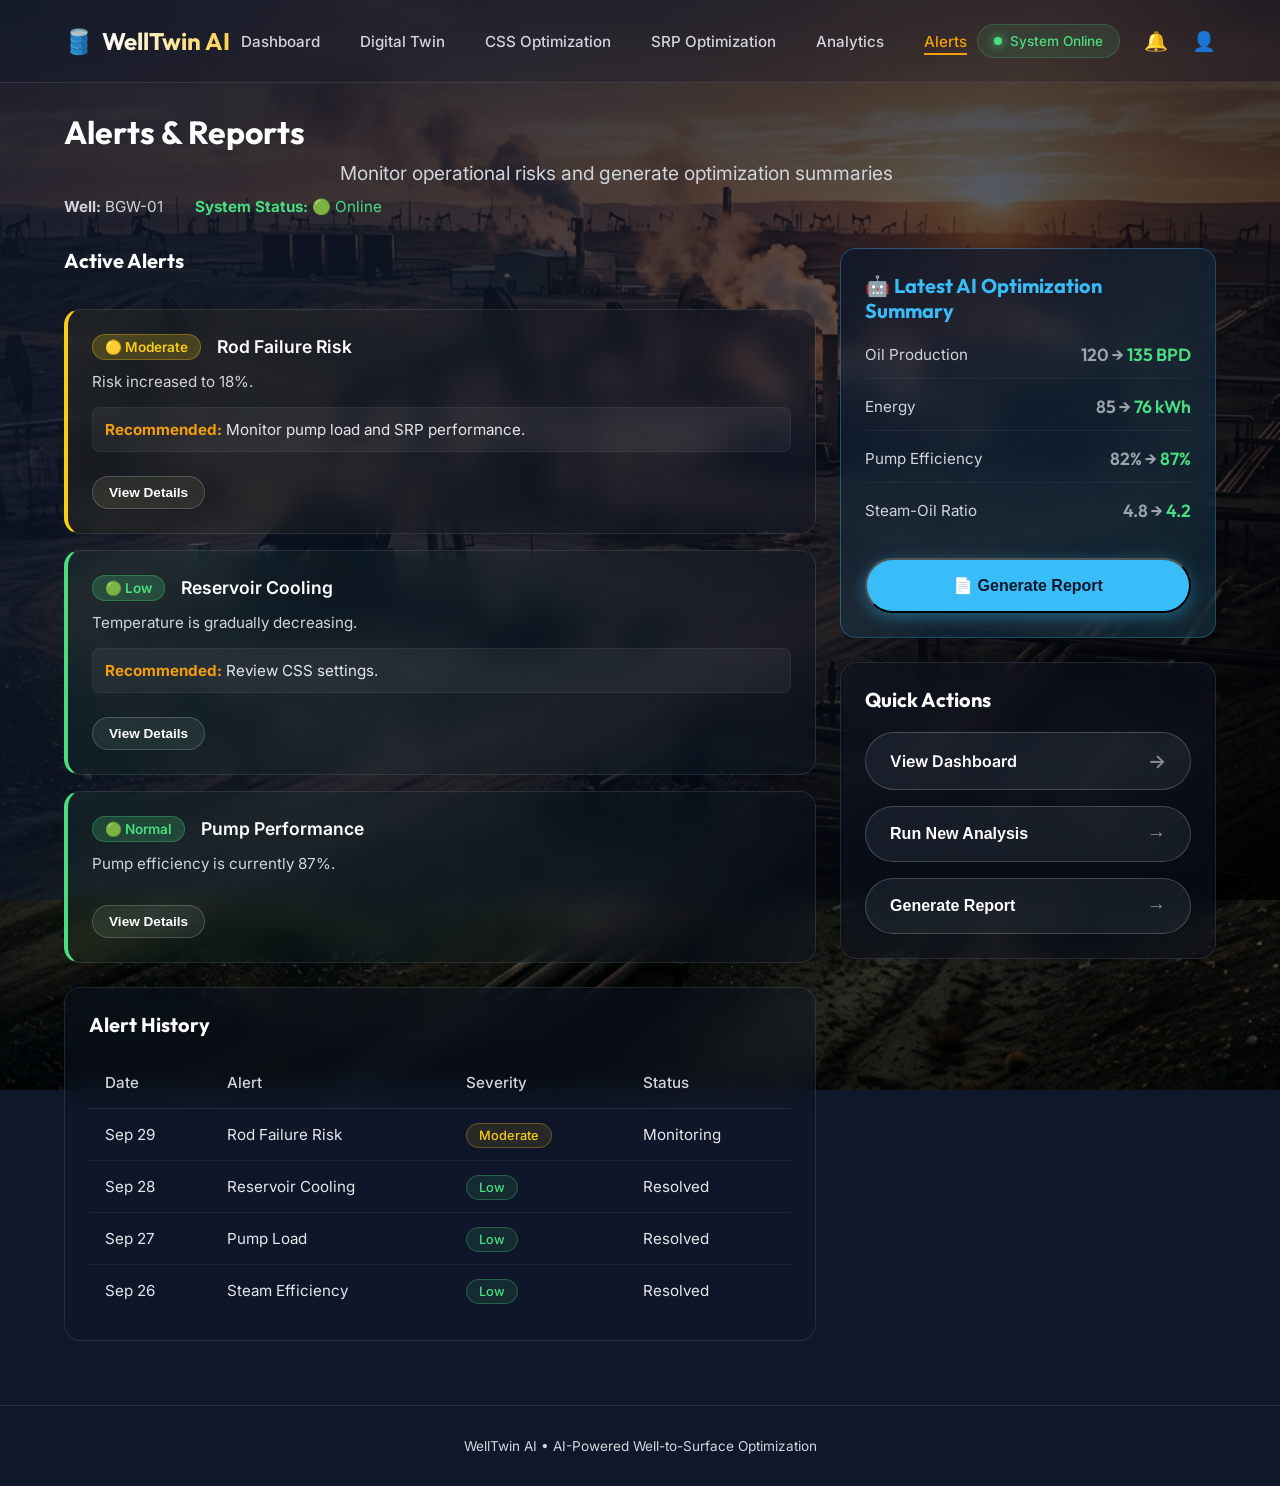
==== frontend/alerts.html @ d77cd766 "Add Alerts & Reports page" ====
<!DOCTYPE html>
<html lang="en">
<head>
    <meta charset="UTF-8">
    <meta name="viewport" content="width=device-width, initial-scale=1.0">
    <meta name="description" content="WellTwin AI - Alerts & Reports">
    <title>WellTwin AI - Alerts</title>
    <link rel="stylesheet" href="style.css">
    <link rel="stylesheet" href="dashboard.css">
    <link rel="stylesheet" href="alerts.css">
    <!-- Google Fonts -->
    <link href="https://fonts.googleapis.com/css2?family=Outfit:wght@300;400;500;600;700&family=Inter:wght@400;500;600&display=swap" rel="stylesheet">
</head>
<body class="dashboard-body">
    <div class="overlay"></div>
    
    <!-- Top Navigation -->
    <nav class="navbar dashboard-nav">
        <div class="logo">🛢️ <span>WellTwin AI</span></div>
        <ul class="nav-links">
            <li><a href="dashboard.html">Dashboard</a></li>
            <li><a href="digital-twin.html">Digital Twin</a></li>
            <li><a href="css-opt.html">CSS Optimization</a></li>
            <li><a href="srp-opt.html">SRP Optimization</a></li>
            <li><a href="analytics.html">Analytics</a></li>
            <li><a href="alerts.html" class="active">Alerts</a></li>
        </ul>
        <div class="nav-right">
            <div class="system-status">
                <span class="status-dot"></span>
                System Online
            </div>
            <div class="icon-btn">🔔</div>
            <div class="icon-btn">👤</div>
        </div>
    </nav>

    <main class="alerts-container">
        <!-- Header -->
        <header class="dash-header alerts-header">
            <div>
                <h1>Alerts & Reports</h1>
                <p class="subtitle" style="margin-bottom: 0.5rem;">Monitor operational risks and generate optimization summaries</p>
                <div class="well-info">
                    <span class="info-item"><strong>Well:</strong> BGW-01</span>
                    <span class="info-item status-normal"><strong>System Status:</strong> 🟢 Online</span>
                </div>
            </div>
        </header>

        <div class="alerts-grid">
            <!-- Left Column -->
            <div class="left-col">
                <!-- Section 1: Active Alerts -->
                <section class="active-alerts-section">
                    <h2 class="section-title">Active Alerts</h2>
                    
                    <div class="alert-card yellow-alert dash-card">
                        <div class="alert-top">
                            <div class="alert-badge yellow-badge">🟡 Moderate</div>
                            <h3 class="alert-title">Rod Failure Risk</h3>
                        </div>
                        <p class="alert-desc">Risk increased to 18%.</p>
                        <p class="alert-rec"><strong>Recommended:</strong> Monitor pump load and SRP performance.</p>
                        <button class="btn btn-secondary alert-btn">View Details</button>
                    </div>

                    <div class="alert-card green-alert dash-card">
                        <div class="alert-top">
                            <div class="alert-badge green-badge">🟢 Low</div>
                            <h3 class="alert-title">Reservoir Cooling</h3>
                        </div>
                        <p class="alert-desc">Temperature is gradually decreasing.</p>
                        <p class="alert-rec"><strong>Recommended:</strong> Review CSS settings.</p>
                        <button class="btn btn-secondary alert-btn">View Details</button>
                    </div>

                    <div class="alert-card green-alert dash-card">
                        <div class="alert-top">
                            <div class="alert-badge green-badge">🟢 Normal</div>
                            <h3 class="alert-title">Pump Performance</h3>
                        </div>
                        <p class="alert-desc">Pump efficiency is currently 87%.</p>
                        <button class="btn btn-secondary alert-btn" style="margin-top: 1.5rem;">View Details</button>
                    </div>
                </section>

                <!-- Section 2: Alert History -->
                <section class="alert-history-section dash-card">
                    <h2 class="section-title">Alert History</h2>
                    <div class="table-responsive">
                        <table class="history-table">
                            <thead>
                                <tr>
                                    <th>Date</th>
                                    <th>Alert</th>
                                    <th>Severity</th>
                                    <th>Status</th>
                                </tr>
                            </thead>
                            <tbody>
                                <tr>
                                    <td>Sep 29</td>
                                    <td>Rod Failure Risk</td>
                                    <td><span class="badge badge-yellow">Moderate</span></td>
                                    <td>Monitoring</td>
                                </tr>
                                <tr>
                                    <td>Sep 28</td>
                                    <td>Reservoir Cooling</td>
                                    <td><span class="badge badge-green">Low</span></td>
                                    <td>Resolved</td>
                                </tr>
                                <tr>
                                    <td>Sep 27</td>
                                    <td>Pump Load</td>
                                    <td><span class="badge badge-green">Low</span></td>
                                    <td>Resolved</td>
                                </tr>
                                <tr>
                                    <td>Sep 26</td>
                                    <td>Steam Efficiency</td>
                                    <td><span class="badge badge-green">Low</span></td>
                                    <td>Resolved</td>
                                </tr>
                            </tbody>
                        </table>
                    </div>
                </section>
            </div>

            <!-- Right Column -->
            <div class="right-col">
                <!-- Section 3: Optimization Summary -->
                <section class="opt-summary-card dash-card">
                    <h2 class="section-title ai-summary-title">🤖 Latest AI Optimization Summary</h2>
                    
                    <div class="summary-metrics">
                        <div class="sum-item">
                            <span class="sum-label">Oil Production</span>
                            <span class="sum-val">120 &rarr; <span class="green-text">135 BPD</span></span>
                        </div>
                        <div class="sum-item">
                            <span class="sum-label">Energy</span>
                            <span class="sum-val">85 &rarr; <span class="green-text">76 kWh</span></span>
                        </div>
                        <div class="sum-item">
                            <span class="sum-label">Pump Efficiency</span>
                            <span class="sum-val">82% &rarr; <span class="green-text">87%</span></span>
                        </div>
                        <div class="sum-item">
                            <span class="sum-label">Steam-Oil Ratio</span>
                            <span class="sum-val">4.8 &rarr; <span class="green-text">4.2</span></span>
                        </div>
                    </div>
                    
                    <button id="generateBtn" class="btn btn-primary gen-report-btn">📄 Generate Report</button>
                    
                    <div id="reportToast" class="toast hidden">
                        ✅ Optimization report generated successfully.
                    </div>
                </section>

                <!-- Section 4: Quick Actions -->
                <section class="quick-actions-section dash-card">
                    <h2 class="section-title">Quick Actions</h2>
                    <div class="action-buttons">
                        <a href="dashboard.html" class="btn btn-secondary action-btn">View Dashboard</a>
                        <button class="btn btn-secondary action-btn">Run New Analysis</button>
                        <button class="btn btn-secondary action-btn" onclick="document.getElementById('generateBtn').click()">Generate Report</button>
                    </div>
                </section>
            </div>
        </div>

    </main>

    <footer class="dash-footer">
        <p>WellTwin AI &bull; AI-Powered Well-to-Surface Optimization</p>
    </footer>

    <script>
        // Generate Report Notification Logic
        const generateBtn = document.getElementById('generateBtn');
        const reportToast = document.getElementById('reportToast');

        generateBtn.addEventListener('click', () => {
            generateBtn.disabled = true;
            generateBtn.innerText = "Generating...";
            
            setTimeout(() => {
                generateBtn.innerText = "📄 Generate Report";
                generateBtn.disabled = false;
                
                reportToast.classList.remove('hidden');
                reportToast.classList.add('show');
                
                setTimeout(() => {
                    reportToast.classList.remove('show');
                    setTimeout(() => reportToast.classList.add('hidden'), 300);
                }, 3000);
            }, 1000);
        });
    </script>
</body>
</html>
---- frontend/style.css ----
/* CSS Reset & Variables */
:root {
    --primary: #f59e0b; /* Warm sunset accent */
    --primary-hover: #d97706;
    --text-main: #ffffff;
    --text-muted: #d1d5db;
    --bg-dark: #0f172a;
    --card-bg: rgba(15, 23, 42, 0.4);
    --card-border: rgba(255, 255, 255, 0.1);
    --glass-blur: 12px;
}

* {
    margin: 0;
    padding: 0;
    box-sizing: border-box;
}

body {
    font-family: 'Inter', sans-serif;
    color: var(--text-main);
    background: url('bg.jpg') center/cover no-repeat fixed;
    min-height: 100vh;
    display: flex;
    flex-direction: column;
    overflow-x: hidden;
}

/* Dark transparent gradient overlay */
.overlay {
    position: fixed;
    top: 0;
    left: 0;
    width: 100%;
    height: 100%;
    background: linear-gradient(
        135deg, 
        rgba(15, 23, 42, 0.85) 0%, 
        rgba(15, 23, 42, 0.6) 50%, 
        rgba(0, 0, 0, 0.8) 100%
    );
    z-index: -1;
}

/* Navbar */
.navbar {
    display: flex;
    justify-content: space-between;
    align-items: center;
    padding: 1.5rem 5%;
    background: rgba(15, 23, 42, 0.2);
    backdrop-filter: blur(var(--glass-blur));
    -webkit-backdrop-filter: blur(var(--glass-blur));
    border-bottom: 1px solid var(--card-border);
    position: sticky;
    top: 0;
    z-index: 100;
}

.logo {
    font-family: 'Outfit', sans-serif;
    font-size: 1.5rem;
    font-weight: 700;
    display: flex;
    align-items: center;
    gap: 0.5rem;
    cursor: pointer;
}

.logo span {
    background: linear-gradient(90deg, #fff, #fcd34d);
    -webkit-background-clip: text;
    -webkit-text-fill-color: transparent;
}

.nav-links {
    display: flex;
    list-style: none;
    gap: 2.5rem;
}

.nav-links a {
    color: var(--text-muted);
    text-decoration: none;
    font-size: 0.95rem;
    font-weight: 500;
    transition: color 0.3s ease;
    position: relative;
}

.nav-links a::after {
    content: '';
    position: absolute;
    bottom: -4px;
    left: 0;
    width: 0%;
    height: 2px;
    background: var(--primary);
    transition: width 0.3s ease;
}

.nav-links a:hover {
    color: #fff;
}

.nav-links a:hover::after {
    width: 100%;
}

.system-status {
    display: flex;
    align-items: center;
    gap: 0.5rem;
    font-size: 0.85rem;
    font-weight: 500;
    color: #4ade80;
    background: rgba(74, 222, 128, 0.1);
    padding: 0.5rem 1rem;
    border-radius: 2rem;
    border: 1px solid rgba(74, 222, 128, 0.2);
}

.status-dot {
    width: 8px;
    height: 8px;
    background: #4ade80;
    border-radius: 50%;
    box-shadow: 0 0 10px #4ade80;
    animation: pulse 2s infinite;
}

@keyframes pulse {
    0% { box-shadow: 0 0 0 0 rgba(74, 222, 128, 0.7); }
    70% { box-shadow: 0 0 0 10px rgba(74, 222, 128, 0); }
    100% { box-shadow: 0 0 0 0 rgba(74, 222, 128, 0); }
}

.hamburger {
    display: none;
    flex-direction: column;
    gap: 5px;
    cursor: pointer;
}

.hamburger span {
    width: 25px;
    height: 3px;
    background: #fff;
    border-radius: 3px;
}

/* Hero Section */
.hero-section {
    flex: 1;
    display: flex;
    flex-direction: column;
    justify-content: center;
    align-items: center;
    text-align: center;
    padding: 4rem 5%;
    gap: 4rem;
}

.hero-content {
    max-width: 800px;
    animation: fadeInDown 1s ease-out;
}

.label {
    display: inline-block;
    font-size: 0.8rem;
    font-weight: 600;
    letter-spacing: 2px;
    color: var(--primary);
    text-transform: uppercase;
    margin-bottom: 1.5rem;
    padding: 0.4rem 1.2rem;
    border-radius: 2rem;
    background: rgba(245, 158, 11, 0.1);
    border: 1px solid rgba(245, 158, 11, 0.3);
}

h1 {
    font-family: 'Outfit', sans-serif;
    font-size: clamp(2.5rem, 5vw, 4.5rem);
    font-weight: 700;
    line-height: 1.1;
    margin-bottom: 1.5rem;
    background: linear-gradient(to right, #ffffff, #d1d5db);
    -webkit-background-clip: text;
    -webkit-text-fill-color: transparent;
    text-shadow: 0 4px 20px rgba(0,0,0,0.5);
}

.subtitle {
    font-size: clamp(1rem, 1.5vw, 1.25rem);
    color: var(--text-muted);
    line-height: 1.6;
    margin-bottom: 2.5rem;
    max-width: 600px;
    margin-inline: auto;
}

.cta-buttons {
    display: flex;
    gap: 1.5rem;
    justify-content: center;
    flex-wrap: wrap;
}

.btn {
    display: inline-block;
    padding: 1rem 2rem;
    border-radius: 3rem;
    font-size: 1rem;
    font-weight: 600;
    text-decoration: none;
    transition: all 0.3s ease;
    cursor: pointer;
}

.btn-primary {
    background: var(--primary);
    color: #000;
    box-shadow: 0 4px 15px rgba(245, 158, 11, 0.4);
}

.btn-primary:hover {
    background: var(--primary-hover);
    transform: translateY(-2px);
    box-shadow: 0 6px 20px rgba(245, 158, 11, 0.6);
}

.btn-secondary {
    background: rgba(255, 255, 255, 0.05);
    color: #fff;
    border: 1px solid rgba(255, 255, 255, 0.2);
    backdrop-filter: blur(5px);
}

.btn-secondary:hover {
    background: rgba(255, 255, 255, 0.1);
    border-color: rgba(255, 255, 255, 0.4);
    transform: translateY(-2px);
}

/* Cards Section */
.features-container {
    display: grid;
    grid-template-columns: repeat(auto-fit, minmax(280px, 1fr));
    gap: 2rem;
    width: 100%;
    max-width: 1100px;
    animation: fadeInUp 1s ease-out 0.3s backwards;
}

.feature-card {
    background: var(--card-bg);
    border: 1px solid var(--card-border);
    border-radius: 1rem;
    padding: 2rem;
    text-align: left;
    backdrop-filter: blur(var(--glass-blur));
    -webkit-backdrop-filter: blur(var(--glass-blur));
    transition: all 0.4s ease;
    position: relative;
    overflow: hidden;
}

.feature-card::before {
    content: '';
    position: absolute;
    top: 0;
    left: -100%;
    width: 100%;
    height: 100%;
    background: linear-gradient(90deg, transparent, rgba(255,255,255,0.05), transparent);
    transition: left 0.6s ease;
}

.feature-card:hover {
    transform: translateY(-5px);
    border-color: rgba(245, 158, 11, 0.4);
    box-shadow: 0 10px 30px rgba(0,0,0,0.5), 0 0 20px rgba(245, 158, 11, 0.1);
}

.feature-card:hover::before {
    left: 100%;
}

.icon {
    font-size: 2.5rem;
    margin-bottom: 1.5rem;
}

.feature-card h3 {
    font-family: 'Outfit', sans-serif;
    font-size: 1.25rem;
    font-weight: 600;
    margin-bottom: 0.75rem;
    color: #fff;
}

.feature-card p {
    color: var(--text-muted);
    font-size: 0.95rem;
    line-height: 1.5;
}

/* Animations */
@keyframes fadeInDown {
    from { opacity: 0; transform: translateY(-30px); }
    to { opacity: 1; transform: translateY(0); }
}

@keyframes fadeInUp {
    from { opacity: 0; transform: translateY(30px); }
    to { opacity: 1; transform: translateY(0); }
}

/* Responsive */
@media (max-width: 900px) {
    .nav-links {
        display: none;
    }
    
    .hamburger {
        display: flex;
    }
    
    .features-container {
        grid-template-columns: 1fr;
        max-width: 400px;
    }
}

@media (max-width: 480px) {
    .cta-buttons {
        flex-direction: column;
    }
    
    .system-status {
        display: none;
    }
}
---- frontend/dashboard.css ----
/* Dashboard Specific Styles */
.dashboard-body {
    background: url('bg.jpg') center/cover no-repeat fixed;
    background-color: var(--bg-dark);
}

.dashboard-nav .nav-links a.active {
    color: var(--primary);
}

.dashboard-nav .nav-links a.active::after {
    width: 100%;
}

.nav-right {
    display: flex;
    align-items: center;
    gap: 1.5rem;
}

.icon-btn {
    cursor: pointer;
    font-size: 1.2rem;
    transition: transform 0.2s ease;
}

.icon-btn:hover {
    transform: scale(1.1);
}

.dashboard-container {
    padding: 2rem 5%;
    max-width: 1400px;
    margin: 0 auto;
    width: 100%;
    display: flex;
    flex-direction: column;
    gap: 2rem;
    animation: fadeInUp 0.8s ease-out;
}

/* Header */
.dash-header h1 {
    font-size: 2rem;
    margin-bottom: 0.5rem;
    text-shadow: none;
    background: #fff;
    -webkit-background-clip: text;
}

.well-info {
    display: flex;
    gap: 2rem;
    font-size: 0.95rem;
    color: var(--text-muted);
    flex-wrap: wrap;
}

.status-normal {
    color: #4ade80;
}

/* Common Card Style */
.dash-card {
    background: var(--card-bg);
    border: 1px solid var(--card-border);
    border-radius: 1rem;
    padding: 1.5rem;
    backdrop-filter: blur(var(--glass-blur));
    -webkit-backdrop-filter: blur(var(--glass-blur));
}

/* Metrics Grid */
.metrics-grid {
    display: grid;
    grid-template-columns: repeat(auto-fit, minmax(220px, 1fr));
    gap: 1.5rem;
}

.metric-card {
    background: var(--card-bg);
    border: 1px solid var(--card-border);
    border-radius: 1rem;
    padding: 1.5rem;
    backdrop-filter: blur(var(--glass-blur));
    transition: transform 0.3s ease, border-color 0.3s ease;
}

.metric-card:hover {
    transform: translateY(-3px);
    border-color: rgba(245, 158, 11, 0.4);
}

.metric-header {
    display: flex;
    align-items: center;
    gap: 0.5rem;
    margin-bottom: 1rem;
    color: var(--text-muted);
    font-size: 0.95rem;
}

.metric-value {
    font-size: 2.2rem;
    font-weight: 700;
    font-family: 'Outfit', sans-serif;
    color: #fff;
    margin-bottom: 0.5rem;
}

.metric-value .unit {
    font-size: 1rem;
    color: var(--text-muted);
    font-weight: 400;
}

.metric-trend {
    font-size: 0.85rem;
    font-weight: 500;
}

.metric-trend.positive { color: #4ade80; }
.metric-trend.negative { color: #f87171; }
.metric-trend.stable { color: #9ca3af; }

/* Charts Section */
.charts-section {
    display: grid;
    grid-template-columns: 2fr 1fr;
    gap: 1.5rem;
}

@media (max-width: 900px) {
    .charts-section {
        grid-template-columns: 1fr;
    }
}

.chart-card, .health-card {
    background: var(--card-bg);
    border: 1px solid var(--card-border);
    border-radius: 1rem;
    padding: 1.5rem;
    backdrop-filter: blur(var(--glass-blur));
}

.chart-card h2, .health-card h2 {
    font-family: 'Outfit', sans-serif;
    font-size: 1.25rem;
    margin-bottom: 1.5rem;
}

.chart-container {
    height: 300px;
    width: 100%;
}

.health-list {
    list-style: none;
    display: flex;
    flex-direction: column;
    gap: 1.25rem;
}

.health-list li {
    font-size: 1rem;
    color: #e5e7eb;
    display: flex;
    align-items: center;
    gap: 0.75rem;
    background: rgba(255,255,255,0.03);
    padding: 1rem;
    border-radius: 0.5rem;
    border: 1px solid rgba(255,255,255,0.05);
}

.h-dot {
    width: 10px;
    height: 10px;
    border-radius: 50%;
    display: inline-block;
}

.h-dot.green {
    background: #4ade80;
    box-shadow: 0 0 8px rgba(74, 222, 128, 0.6);
}

/* AI Recommendation Section */
.ai-recommendation-card {
    background: linear-gradient(135deg, rgba(245, 158, 11, 0.1) 0%, rgba(15, 23, 42, 0.6) 100%);
    border: 1px solid rgba(245, 158, 11, 0.3);
    border-radius: 1rem;
    padding: 2rem;
    backdrop-filter: blur(var(--glass-blur));
    box-shadow: 0 0 20px rgba(245, 158, 11, 0.05);
}

.ai-header h2 {
    font-family: 'Outfit', sans-serif;
    color: var(--primary);
    font-size: 1.5rem;
    margin-bottom: 1.5rem;
    display: flex;
    align-items: center;
    gap: 0.5rem;
}

.ai-content {
    display: grid;
    grid-template-columns: 1.5fr 1fr;
    gap: 2rem;
    align-items: center;
}

@media (max-width: 768px) {
    .ai-content {
        grid-template-columns: 1fr;
    }
}

.ai-text h3 {
    font-size: 1.1rem;
    margin-bottom: 0.75rem;
}

.ai-text p {
    color: #d1d5db;
    font-style: italic;
    line-height: 1.6;
    margin-bottom: 1.5rem;
    padding-left: 1rem;
    border-left: 3px solid var(--primary);
}

.ai-btn {
    padding: 0.75rem 1.5rem;
    font-size: 0.95rem;
}

.ai-values {
    background: rgba(0,0,0,0.2);
    padding: 1.5rem;
    border-radius: 0.75rem;
    border: 1px solid rgba(255,255,255,0.05);
    display: flex;
    flex-direction: column;
    gap: 1rem;
}

.ai-val-item {
    display: flex;
    justify-content: space-between;
    border-bottom: 1px solid rgba(255,255,255,0.05);
    padding-bottom: 0.5rem;
}
.ai-val-item:last-child {
    border-bottom: none;
    padding-bottom: 0;
}

.ai-val-item span {
    color: var(--text-muted);
}
.ai-val-item strong {
    color: var(--primary);
}

/* Risk Grid */
.risk-grid {
    display: grid;
    grid-template-columns: repeat(auto-fit, minmax(200px, 1fr));
    gap: 1.5rem;
}

.risk-card {
    background: var(--card-bg);
    border: 1px solid var(--card-border);
    border-radius: 1rem;
    padding: 1.25rem 1.5rem;
    backdrop-filter: blur(var(--glass-blur));
    display: flex;
    flex-direction: column;
    gap: 0.75rem;
}

.risk-card h3 {
    font-size: 1rem;
    color: var(--text-muted);
    font-weight: 500;
}

.risk-status {
    font-size: 1.1rem;
    font-weight: 600;
}

.risk-status.green { color: #4ade80; }
.risk-status.yellow { color: #facc15; }

/* Footer */
.dash-footer {
    text-align: center;
    padding: 2rem 5%;
    color: var(--text-muted);
    font-size: 0.85rem;
    border-top: 1px solid var(--card-border);
    margin-top: 2rem;
}
---- frontend/alerts.css ----
/* Alerts & Reports Layout */
.alerts-container {
    padding: 2rem 5%;
    max-width: 1400px;
    margin: 0 auto;
    width: 100%;
    display: flex;
    flex-direction: column;
    gap: 2rem;
    animation: fadeInUp 0.8s ease-out;
}

.section-title {
    font-family: 'Outfit', sans-serif;
    font-size: 1.25rem;
    color: #fff;
    margin-bottom: 1.25rem;
}

.alerts-grid {
    display: grid;
    grid-template-columns: 2fr 1fr;
    gap: 1.5rem;
}

@media (max-width: 1024px) {
    .alerts-grid {
        grid-template-columns: 1fr;
    }
}

.left-col, .right-col {
    display: flex;
    flex-direction: column;
    gap: 1.5rem;
}

/* Active Alerts */
.active-alerts-section {
    display: flex;
    flex-direction: column;
    gap: 1rem;
}

.alert-card {
    padding: 1.5rem;
    display: flex;
    flex-direction: column;
    gap: 0.5rem;
    border-left-width: 4px;
    border-left-style: solid;
    transition: transform 0.2s ease;
}

.alert-card:hover {
    transform: translateX(5px);
}

.yellow-alert {
    border-left-color: #facc15;
    background: linear-gradient(90deg, rgba(250, 204, 21, 0.05) 0%, rgba(15, 23, 42, 0.4) 100%);
}

.green-alert {
    border-left-color: #4ade80;
    background: linear-gradient(90deg, rgba(74, 222, 128, 0.05) 0%, rgba(15, 23, 42, 0.4) 100%);
}

.alert-top {
    display: flex;
    align-items: center;
    gap: 1rem;
    margin-bottom: 0.25rem;
}

.alert-badge {
    font-size: 0.85rem;
    font-weight: 600;
    padding: 0.25rem 0.75rem;
    border-radius: 1rem;
}
.yellow-badge { background: rgba(250, 204, 21, 0.2); color: #facc15; border: 1px solid rgba(250, 204, 21, 0.3); }
.green-badge { background: rgba(74, 222, 128, 0.2); color: #4ade80; border: 1px solid rgba(74, 222, 128, 0.3); }

.alert-title {
    font-size: 1.1rem;
    color: #fff;
    font-weight: 600;
}

.alert-desc {
    color: #d1d5db;
    font-size: 0.95rem;
}

.alert-rec {
    color: #e5e7eb;
    font-size: 0.95rem;
    background: rgba(255,255,255,0.05);
    padding: 0.75rem;
    border-radius: 0.5rem;
    margin-top: 0.5rem;
    border: 1px solid rgba(255,255,255,0.05);
}
.alert-rec strong {
    color: var(--primary);
}

.alert-btn {
    align-self: flex-start;
    padding: 0.5rem 1rem;
    font-size: 0.85rem;
    margin-top: 1rem;
}

/* Alert History Table */
.table-responsive {
    overflow-x: auto;
}

.history-table {
    width: 100%;
    border-collapse: collapse;
    font-size: 0.95rem;
}

.history-table th {
    text-align: left;
    color: var(--text-muted);
    font-weight: 500;
    padding: 1rem;
    border-bottom: 1px solid var(--card-border);
}

.history-table td {
    padding: 1rem;
    border-bottom: 1px solid rgba(255,255,255,0.05);
    color: #e5e7eb;
}

.history-table tr:last-child td {
    border-bottom: none;
}

.history-table tr:hover td {
    background: rgba(255,255,255,0.02);
}

.badge {
    padding: 0.25rem 0.75rem;
    border-radius: 1rem;
    font-size: 0.8rem;
    font-weight: 500;
}
.badge-yellow { color: #facc15; background: rgba(250, 204, 21, 0.1); border: 1px solid rgba(250, 204, 21, 0.3); }
.badge-green { color: #4ade80; background: rgba(74, 222, 128, 0.1); border: 1px solid rgba(74, 222, 128, 0.3); }

/* Optimization Summary */
.opt-summary-card {
    background: linear-gradient(145deg, rgba(15, 23, 42, 0.8) 0%, rgba(56, 189, 248, 0.15) 100%);
    border-color: rgba(56, 189, 248, 0.3);
    position: relative;
    overflow: hidden;
}

.ai-summary-title {
    color: #38bdf8;
}

.summary-metrics {
    display: flex;
    flex-direction: column;
    gap: 1rem;
    margin-bottom: 1.5rem;
}

.sum-item {
    display: flex;
    justify-content: space-between;
    align-items: center;
    padding-bottom: 0.75rem;
    border-bottom: 1px solid rgba(255,255,255,0.05);
}
.sum-item:last-child {
    border-bottom: none;
}

.sum-label {
    color: #d1d5db;
    font-size: 0.95rem;
}

.sum-val {
    font-family: 'Outfit', sans-serif;
    font-weight: 600;
    font-size: 1.1rem;
    color: #9ca3af;
}

.green-text {
    color: #4ade80;
}

.gen-report-btn {
    width: 100%;
    background: #38bdf8;
    color: #0f172a;
    box-shadow: 0 4px 15px rgba(56, 189, 248, 0.4);
}
.gen-report-btn:hover {
    background: #0ea5e9;
    box-shadow: 0 6px 20px rgba(56, 189, 248, 0.6);
}

.toast {
    position: absolute;
    bottom: 20px;
    left: 50%;
    transform: translateX(-50%) translateY(20px);
    background: rgba(74, 222, 128, 0.9);
    color: #064e3b;
    padding: 0.75rem 1.5rem;
    border-radius: 2rem;
    font-weight: 600;
    font-size: 0.9rem;
    white-space: nowrap;
    opacity: 0;
    transition: all 0.3s ease;
    box-shadow: 0 5px 15px rgba(0,0,0,0.3);
    z-index: 10;
}

.toast.show {
    transform: translateX(-50%) translateY(0);
    opacity: 1;
}

.hidden { display: none !important; }

/* Quick Actions */
.action-buttons {
    display: flex;
    flex-direction: column;
    gap: 1rem;
}

.action-btn {
    width: 100%;
    text-align: left;
    padding: 1rem 1.5rem;
    display: flex;
    align-items: center;
    justify-content: space-between;
}
.action-btn::after {
    content: '→';
    font-size: 1.2rem;
    opacity: 0.5;
    transition: transform 0.2s;
}
.action-btn:hover::after {
    transform: translateX(5px);
    opacity: 1;
}
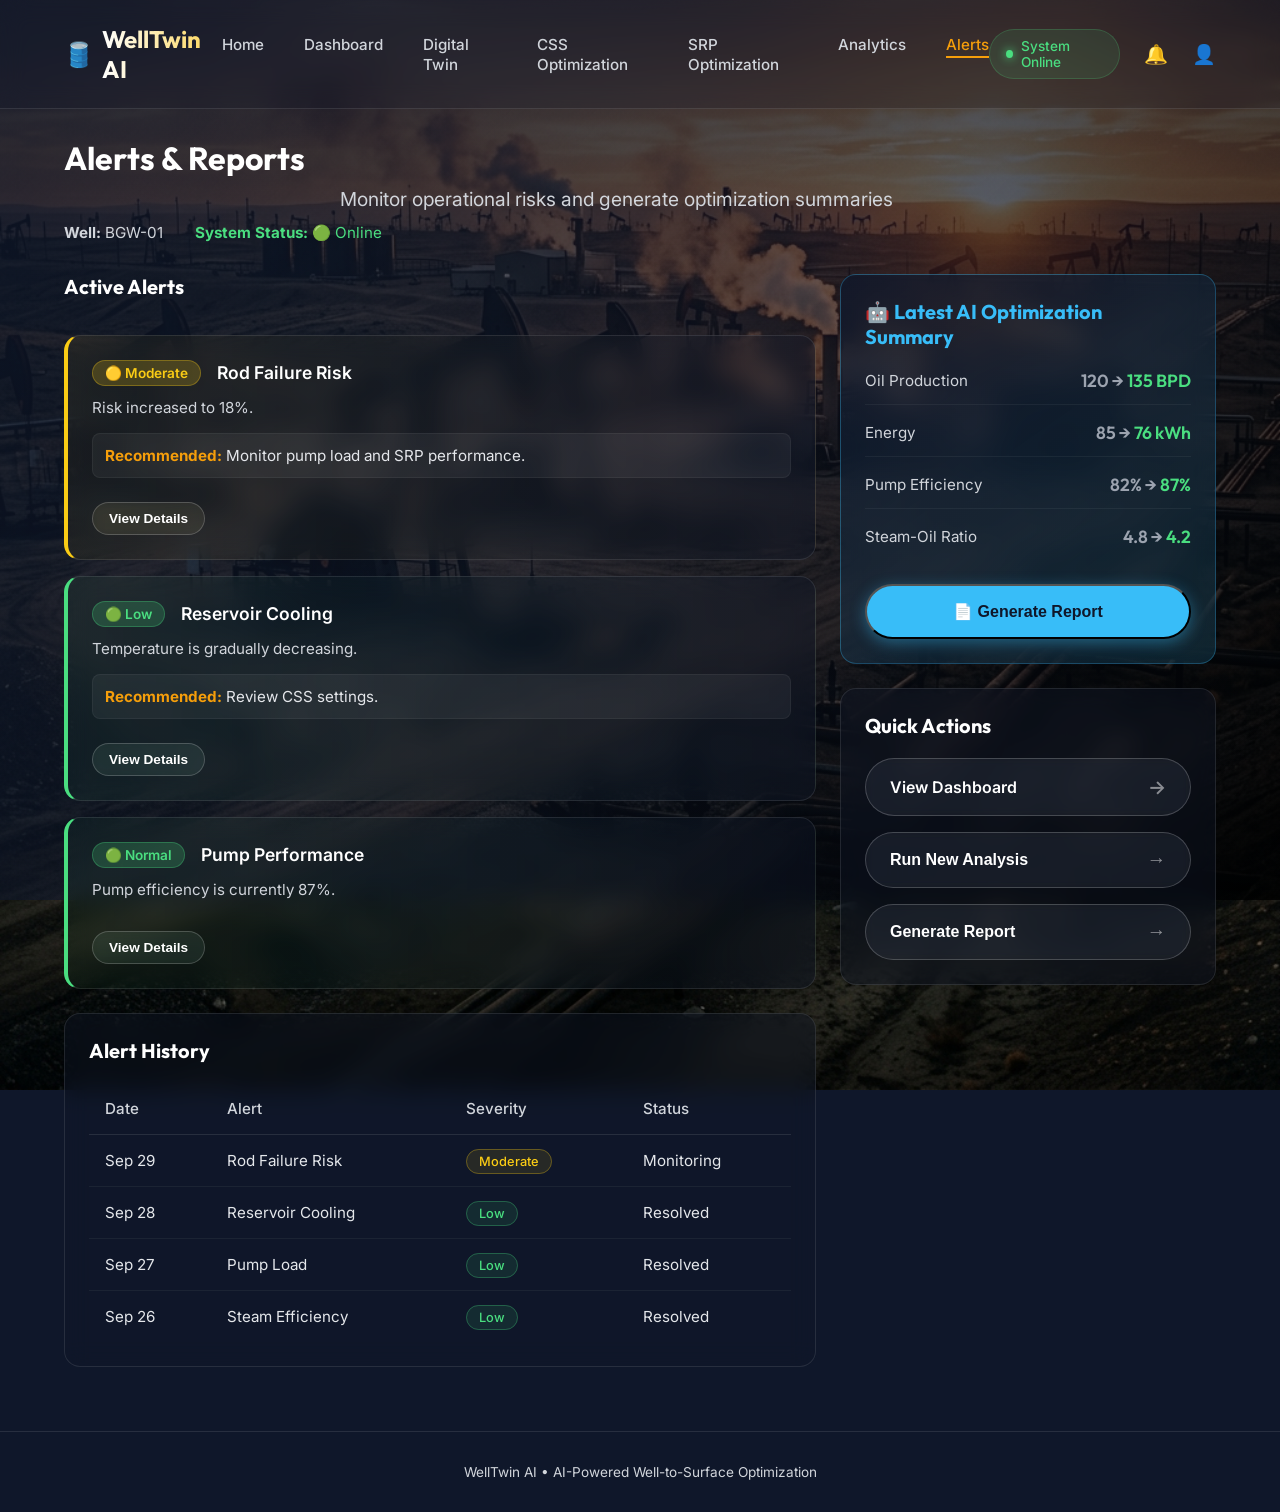
==== commit db47f3fc: "Fix navigation links across all pages" ====
--- a/frontend/alerts.html
+++ b/frontend/alerts.html
@@ -18,6 +18,7 @@
     <nav class="navbar dashboard-nav">
         <div class="logo">🛢️ <span>WellTwin AI</span></div>
         <ul class="nav-links">
+            <li><a href="index.html">Home</a></li>
             <li><a href="dashboard.html">Dashboard</a></li>
             <li><a href="digital-twin.html">Digital Twin</a></li>
             <li><a href="css-opt.html">CSS Optimization</a></li>
